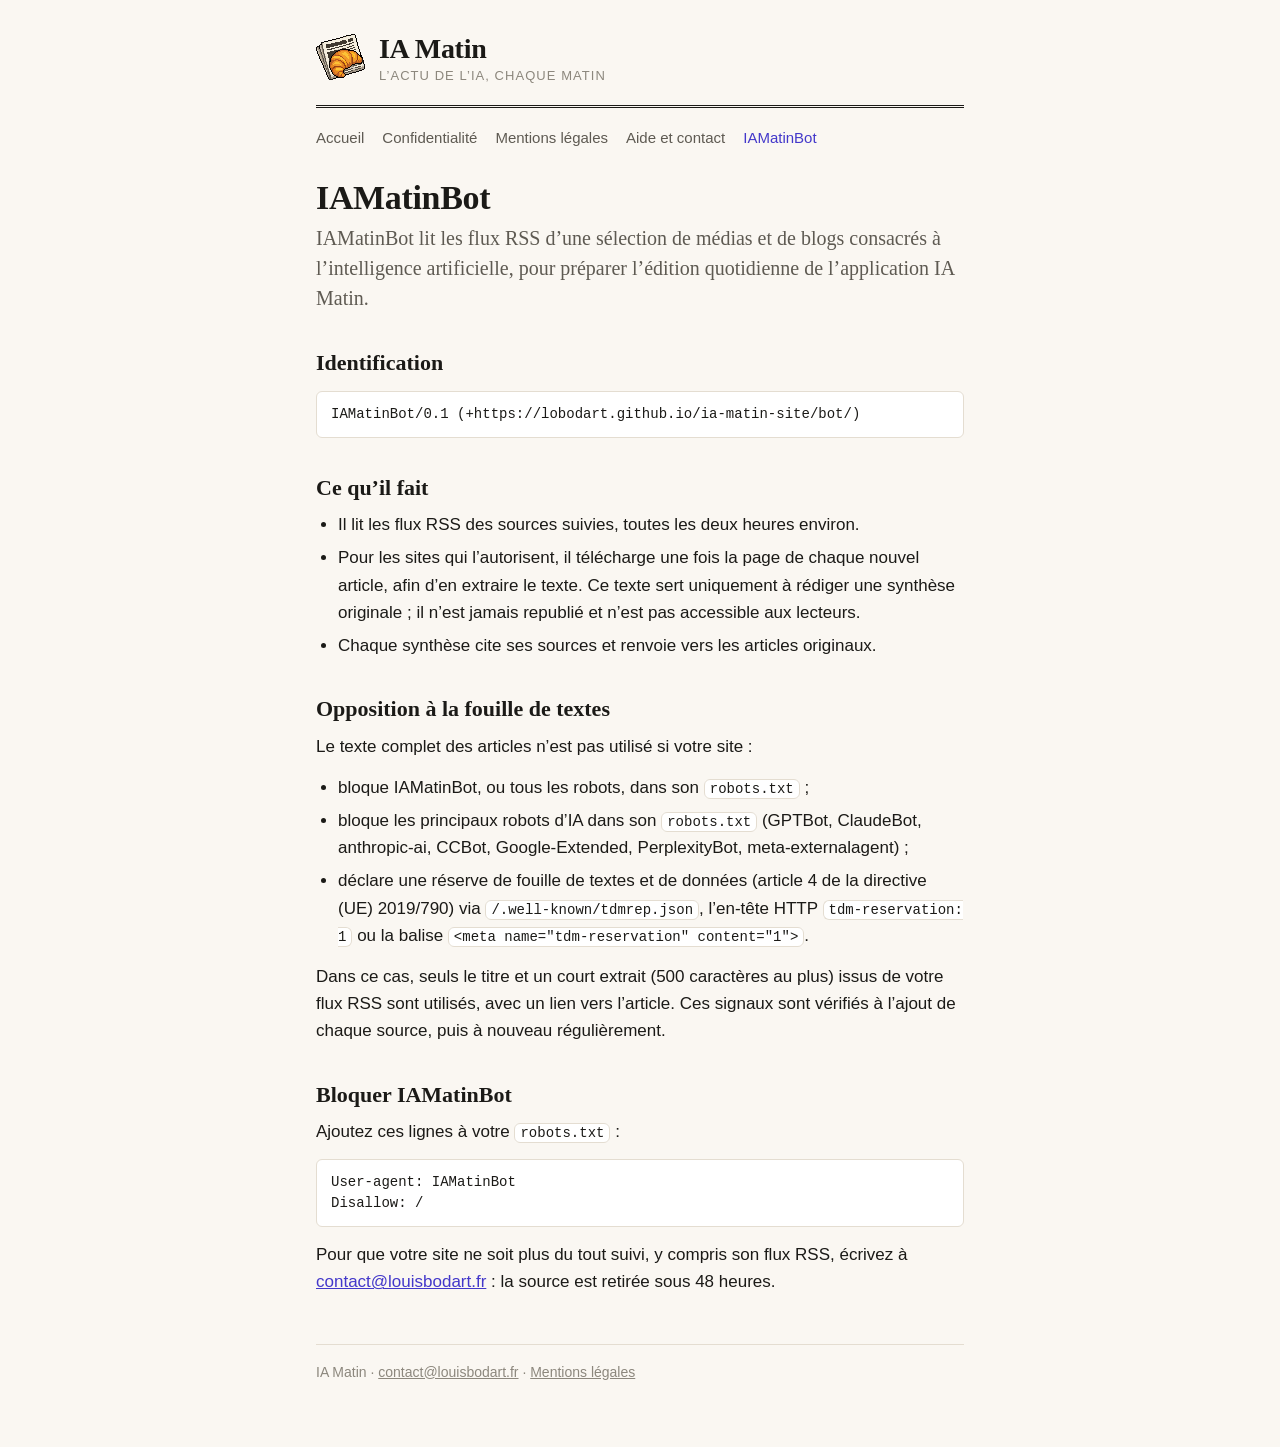
==== bot/index.html @ f40cfc10 "Add the IA Matin public pages Privacy policy, legal notice, support and IAMatinBot pages (French).  " ====
<!doctype html>
<html lang="fr">
<head>
  <meta charset="utf-8">
  <meta name="viewport" content="width=device-width, initial-scale=1">
  <title>IAMatinBot · IA Matin</title>
  <meta name="description" content="IAMatinBot, le robot qui lit les flux RSS pour l’application IA Matin, et comment le bloquer.">
  <link rel="icon" href="../favicon.png">
  <link rel="stylesheet" href="../style.css">
</head>
<body>
  <div class="page">
    <header class="masthead">
      <a href="../"><img src="../logo.png" alt=""></a>
      <div>
        <a href="../" class="brand">IA Matin</a>
        <div class="tagline">L’actu de l’IA, chaque matin</div>
      </div>
    </header>
    <nav aria-label="Pages">
      <a href="../">Accueil</a>
      <a href="../confidentialite/">Confidentialité</a>
      <a href="../mentions-legales/">Mentions légales</a>
      <a href="../support/">Aide et contact</a>
      <a href="../bot/" aria-current="page">IAMatinBot</a>
    </nav>
    <main>

      <h1>IAMatinBot</h1>
      <p class="lede">IAMatinBot lit les flux RSS d’une sélection de médias et de blogs consacrés à l’intelligence artificielle, pour préparer l’édition quotidienne de l’application IA Matin.</p>

      <h2>Identification</h2>
      <pre><code>IAMatinBot/0.1 (+https://lobodart.github.io/ia-matin-site/bot/)</code></pre>

      <h2>Ce qu’il fait</h2>
      <ul>
        <li>Il lit les flux RSS des sources suivies, toutes les deux heures environ.</li>
        <li>Pour les sites qui l’autorisent, il télécharge une fois la page de chaque nouvel article, afin d’en extraire le texte. Ce texte sert uniquement à rédiger une synthèse originale ; il n’est jamais republié et n’est pas accessible aux lecteurs.</li>
        <li>Chaque synthèse cite ses sources et renvoie vers les articles originaux.</li>
      </ul>

      <h2>Opposition à la fouille de textes</h2>
      <p>Le texte complet des articles n’est pas utilisé si votre site :</p>
      <ul>
        <li>bloque IAMatinBot, ou tous les robots, dans son <code>robots.txt</code> ;</li>
        <li>bloque les principaux robots d’IA dans son <code>robots.txt</code> (GPTBot, ClaudeBot, anthropic-ai, CCBot, Google-Extended, PerplexityBot, meta-externalagent) ;</li>
        <li>déclare une réserve de fouille de textes et de données (article 4 de la directive (UE) 2019/790) via <code>/.well-known/tdmrep.json</code>, l’en-tête HTTP <code>tdm-reservation: 1</code> ou la balise <code>&lt;meta name="tdm-reservation" content="1"&gt;</code>.</li>
      </ul>
      <p>Dans ce cas, seuls le titre et un court extrait (500 caractères au plus) issus de votre flux RSS sont utilisés, avec un lien vers l’article. Ces signaux sont vérifiés à l’ajout de chaque source, puis à nouveau régulièrement.</p>

      <h2>Bloquer IAMatinBot</h2>
      <p>Ajoutez ces lignes à votre <code>robots.txt</code> :</p>
      <pre><code>User-agent: IAMatinBot
Disallow: /</code></pre>
      <p>Pour que votre site ne soit plus du tout suivi, y compris son flux RSS, écrivez à <a href="mailto:contact@louisbodart.fr?subject=IAMatinBot">contact@louisbodart.fr</a> : la source est retirée sous 48 heures.</p>
    </main>
    <footer>
      IA Matin · <a href="mailto:contact@louisbodart.fr">contact@louisbodart.fr</a> · <a href="../mentions-legales/">Mentions légales</a>
    </footer>
  </div>
</body>
</html>
---- style.css ----
:root {
  --paper: #faf7f2;
  --surface: #ffffff;
  --border: #e4ddd1;
  --ink: #1b1a17;
  --ink-2: #5e5a52;
  --ink-3: #8c877d;
  --accent: #4338ca;
  --serif: 'Iowan Old Style', 'Palatino Linotype', Palatino, Georgia, serif;
  --sans: -apple-system, BlinkMacSystemFont, 'Segoe UI', Roboto, 'Helvetica Neue', Arial, sans-serif;
  color-scheme: light dark;
}
@media (prefers-color-scheme: dark) {
  :root {
    --paper: #141311;
    --surface: #1d1c19;
    --border: #34312b;
    --ink: #f3efe7;
    --ink-2: #b5afa4;
    --ink-3: #857f74;
    --accent: #8b85f0;
  }
}
* { box-sizing: border-box; }
body {
  margin: 0;
  background: var(--paper);
  color: var(--ink);
  font: 17px/1.6 var(--sans);
  -webkit-text-size-adjust: 100%;
}
.page { max-width: 680px; margin: 0 auto; padding: 32px 16px 64px; }
header.masthead {
  display: flex; align-items: center; gap: 14px;
  padding-bottom: 16px; margin-bottom: 8px;
  border-bottom: 3px double var(--ink);
}
header.masthead img { width: 49px; height: 49px; image-rendering: pixelated; }
header.masthead a { color: inherit; text-decoration: none; }
.brand { font: 700 28px/1.1 var(--serif); letter-spacing: -0.01em; }
.tagline { font-size: 13px; color: var(--ink-3); text-transform: uppercase; letter-spacing: 0.08em; }
nav { display: flex; flex-wrap: wrap; gap: 6px 18px; padding: 10px 0 28px; font-size: 15px; }
nav a { color: var(--ink-2); text-decoration: none; }
nav a:hover, nav a[aria-current='page'] { color: var(--accent); }
h1 { font: 700 34px/1.15 var(--serif); margin: 0 0 6px; letter-spacing: -0.01em; }
.updated { color: var(--ink-3); font-size: 14px; margin: 0 0 28px; }
h2 { font: 700 22px/1.25 var(--serif); margin: 36px 0 10px; }
h3 { font-size: 17px; margin: 24px 0 6px; }
p, ul { margin: 0 0 14px; }
ul { padding-left: 22px; }
li { margin-bottom: 6px; }
a { color: var(--accent); }
strong { font-weight: 650; }
.lede { font: 20px/1.5 var(--serif); color: var(--ink-2); margin-bottom: 24px; }
.box {
  background: var(--surface); border: 1px solid var(--border); border-radius: 12px;
  padding: 16px 18px; margin: 18px 0;
}
.box p:last-child, .box ul:last-child { margin-bottom: 0; }
code, pre {
  font: 14px/1.5 ui-monospace, SFMono-Regular, Menlo, Consolas, monospace;
  background: var(--surface); border: 1px solid var(--border); border-radius: 6px;
}
code { padding: 1px 5px; overflow-wrap: anywhere; }
pre { padding: 12px 14px; overflow-x: auto; }
pre code { border: 0; padding: 0; background: none; }
footer { margin-top: 48px; padding-top: 16px; border-top: 1px solid var(--border); font-size: 14px; color: var(--ink-3); }
footer a { color: var(--ink-3); }
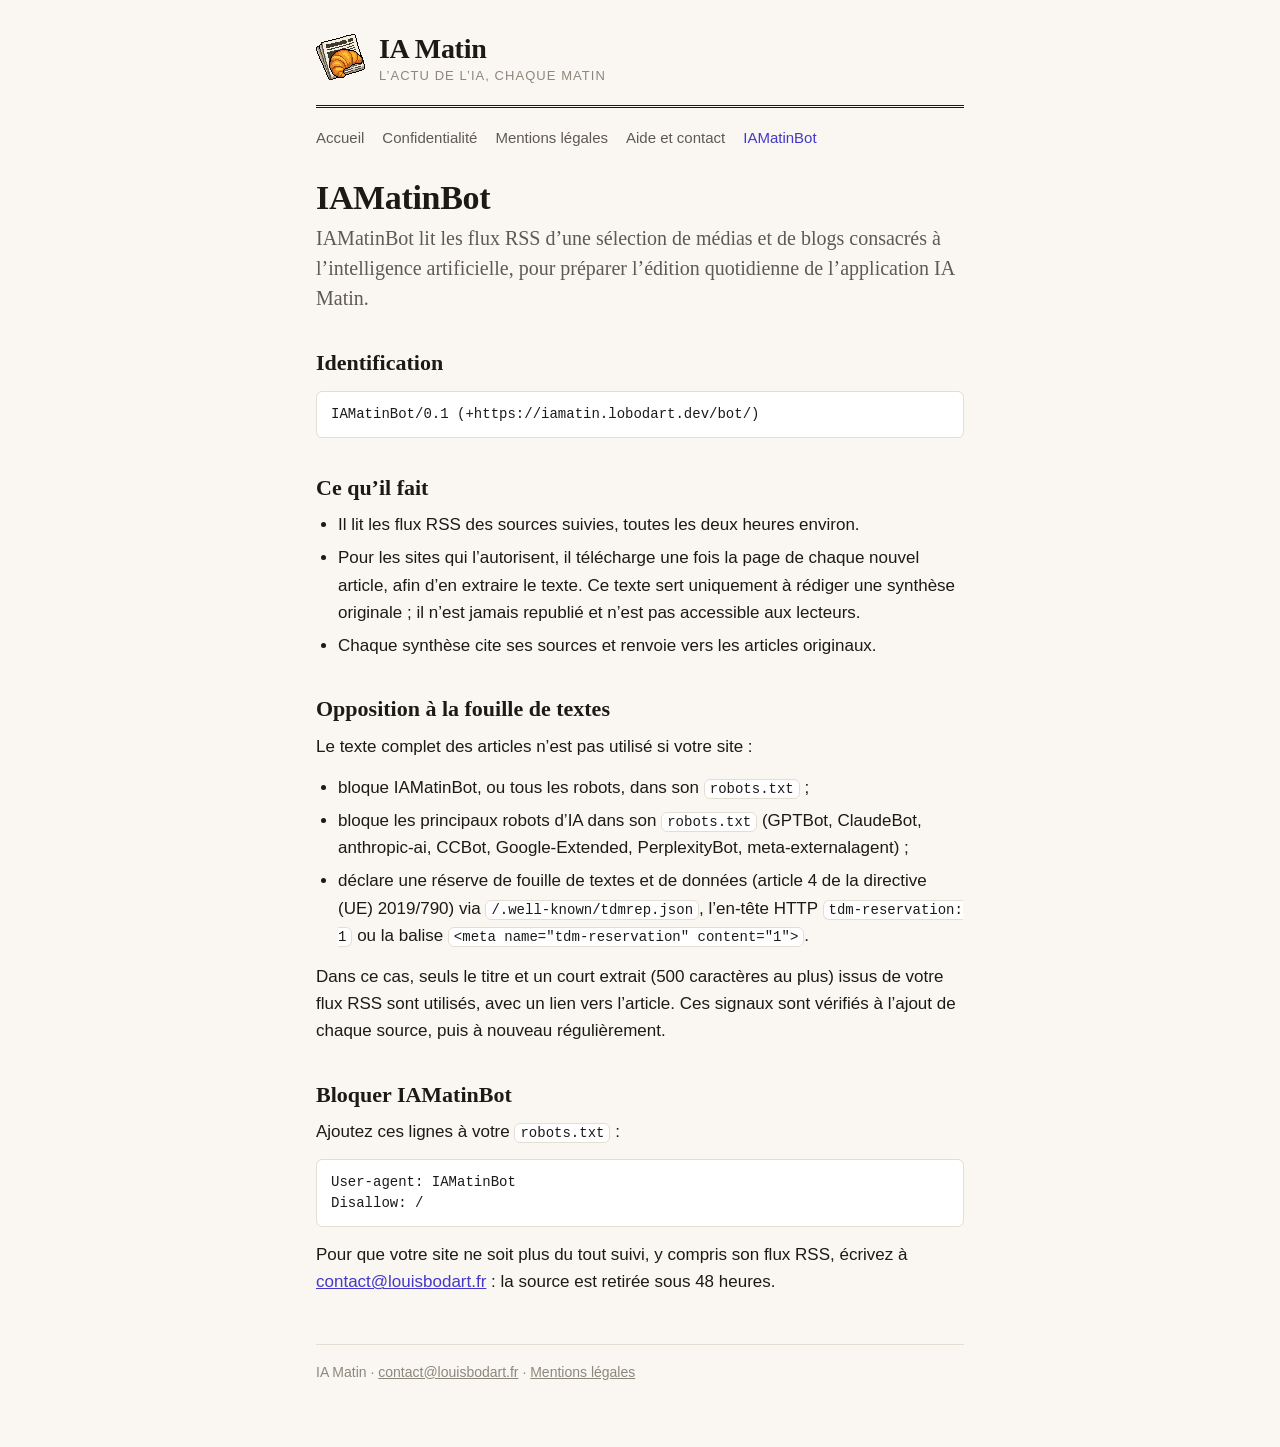
==== commit 7cf396d0: "Serve the site on iamatin.lobodart.dev Co-Authored-By: Claude Opus 5.5 <noreply@anthropic.com>" ====
--- a/bot/index.html
+++ b/bot/index.html
@@ -30,7 +30,7 @@
       <p class="lede">IAMatinBot lit les flux RSS d’une sélection de médias et de blogs consacrés à l’intelligence artificielle, pour préparer l’édition quotidienne de l’application IA Matin.</p>
 
       <h2>Identification</h2>
-      <pre><code>IAMatinBot/0.1 (+https://lobodart.github.io/ia-matin-site/bot/)</code></pre>
+      <pre><code>IAMatinBot/0.1 (+https://iamatin.lobodart.dev/bot/)</code></pre>
 
       <h2>Ce qu’il fait</h2>
       <ul>
